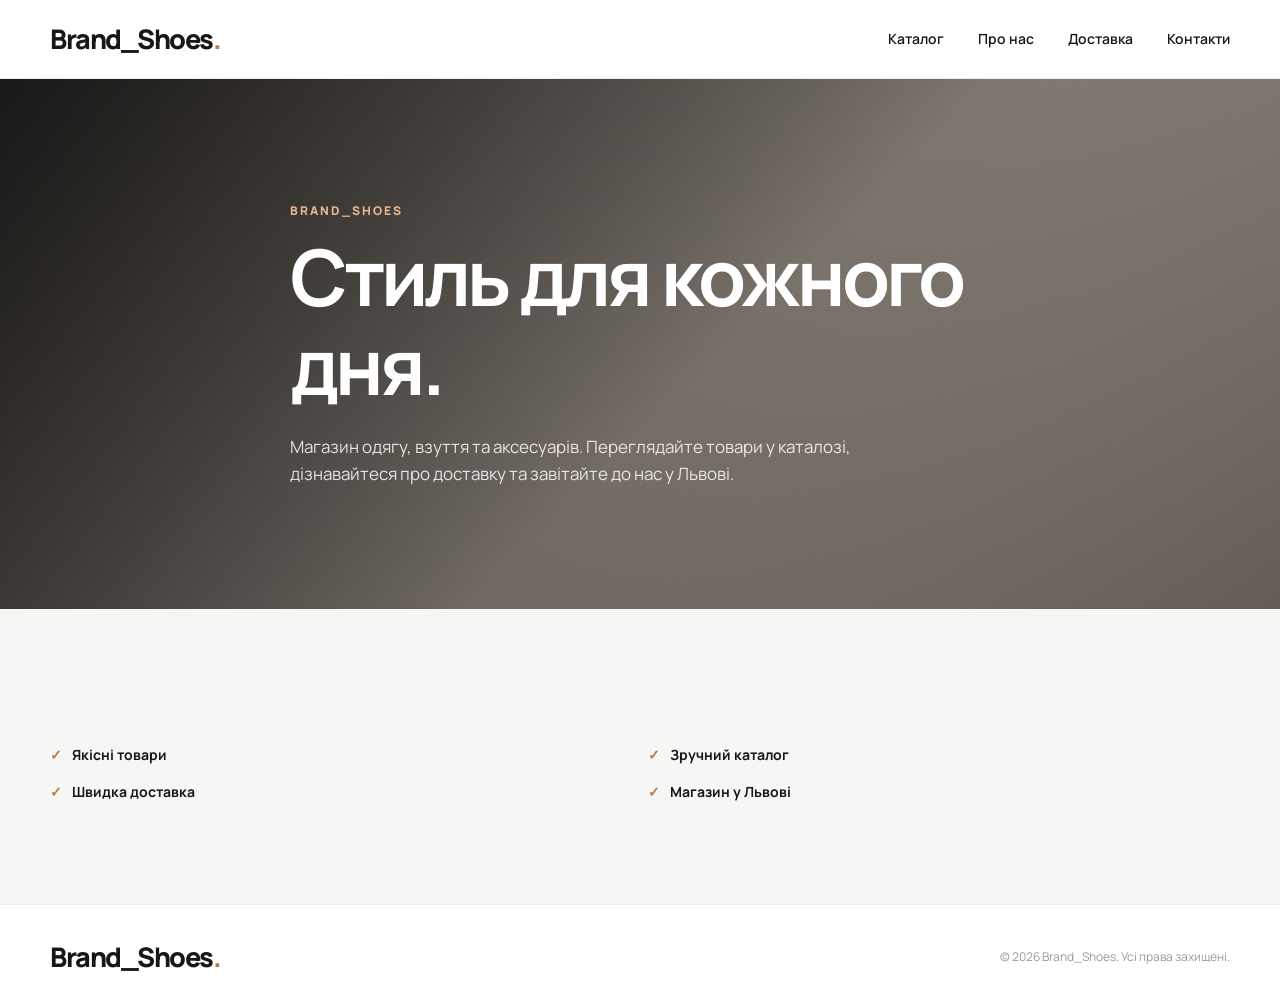
==== HTML/index.html @ e121b67b "Site" ====
<!DOCTYPE html>
<html lang="uk">
<head>
  <meta charset="UTF-8">
  <meta name="viewport" content="width=device-width, initial-scale=1.0">
  <meta name="description" content="Brand_Shoes — магазин одягу, взуття та аксесуарів">
  <title>Brand_Shoes</title>
  <link rel="stylesheet" href="../CSS/style.css">
</head>
<body>
  <header class="header">
    <div class="container nav">
      <a href="index.html" class="logo">Brand_Shoes<span>.</span></a>
      <nav class="desktop-nav">
        <a href="catalog.html">Каталог</a>
        <a href="about.html">Про нас</a>
        <a href="delivery.html">Доставка</a>
        <a href="contacts.html">Контакти</a>
      </nav>
    </div>
  </header>
  <main>
    <section class="home-intro">
      <div class="container home-intro-content">
        <p class="eyebrow">BRAND_SHOES</p>
        <h1>Стиль для кожного дня.</h1>
        <p>Магазин одягу, взуття та аксесуарів. Переглядайте товари у каталозі, дізнавайтеся про доставку та завітайте до нас у Львові.</p>
      </div>
    </section>
    <section class="section home-info">
      <div class="container advantages">
        <div><strong>✓</strong><span>Якісні товари</span></div>
        <div><strong>✓</strong><span>Зручний каталог</span></div>
        <div><strong>✓</strong><span>Швидка доставка</span></div>
        <div><strong>✓</strong><span>Магазин у Львові</span></div>
      </div>
    </section>
  </main>
  <footer class="footer">
    <div class="container footer-inner">
      <a href="index.html" class="logo">Brand_Shoes<span>.</span></a>
      <p>© 2026 Brand_Shoes. Усі права захищені.</p>
    </div>
  </footer>
</body>
</html>
---- CSS/style.css ----
@import url('https://fonts.googleapis.com/css2?family=Manrope:wght@400;500;600;700;800&display=swap');

:root {
  --black: #171717;
  --gray-900: #292929;
  --gray-700: #666;
  --gray-500: #999;
  --gray-300: #ddd;
  --gray-200: #eee;
  --gray-100: #f6f6f4;
  --white: #fff;
  --accent: #b8794a;
  --accent-dark: #966039;
  --radius: 18px;
  --shadow: 0 18px 50px rgba(0, 0, 0, .08);
}

* {
  box-sizing: border-box;
  margin: 0;
  padding: 0;
}

html {
  scroll-behavior: smooth;
}

body {
  font-family: "Manrope", Arial, sans-serif;
  color: var(--black);
  background: var(--white);
  line-height: 1.6;
}

button,
input,
select,
textarea {
  font: inherit;
}

button,
a {
  -webkit-tap-highlight-color: transparent;
}

button {
  cursor: pointer;
}

a {
  color: inherit;
  text-decoration: none;
}

.container {
  width: min(1180px, calc(100% - 40px));
  margin: 0 auto;
}

.section {
  padding: 100px 0;
}

.eyebrow {
  color: var(--accent);
  font-size: 12px;
  font-weight: 800;
  letter-spacing: 2px;
  margin-bottom: 12px;
}

h1,
h2,
h3 {
  line-height: 1.15;
}

h2 {
  font-size: clamp(34px, 5vw, 52px);
  letter-spacing: -2px;
}

.header {
  position: sticky;
  top: 0;
  z-index: 50;
  background: rgba(255,255,255,.95);
  border-bottom: 1px solid var(--gray-200);
  backdrop-filter: blur(12px);
}

.nav {
  height: 78px;
  display: flex;
  align-items: center;
  justify-content: space-between;
  gap: 30px;
}

.logo {
  font-size: 27px;
  font-weight: 800;
  letter-spacing: -1.5px;
}

.logo span {
  color: var(--accent);
}

.desktop-nav {
  display: flex;
  gap: 34px;
  font-size: 14px;
  font-weight: 600;
}

.desktop-nav a:hover,
.mobile-menu a:hover {
  color: var(--accent);
}

.desktop-nav a.nav-active { color: var(--accent); }

.nav-actions {
  display: flex;
  align-items: center;
  gap: 10px;
}

.icon-btn,
.menu-btn,
.close-btn {
  border: 0;
  background: transparent;
  font-size: 25px;
}

.icon-btn {
  width: 42px;
}

.cart-btn {
  border: 1px solid var(--gray-300);
  background: var(--white);
  border-radius: 100px;
  padding: 11px 16px;
  font-size: 13px;
  font-weight: 700;
}

.cart-btn:hover {
  border-color: var(--black);
}

.cart-btn span {
  display: inline-grid;
  place-items: center;
  min-width: 21px;
  height: 21px;
  margin-left: 5px;
  border-radius: 50%;
  background: var(--black);
  color: white;
  font-size: 11px;
}

.menu-btn {
  display: none;
}

.mobile-menu {
  display: none;
}

.hero {
  min-height: 680px;
  display: flex;
  align-items: center;
  background:
    linear-gradient(90deg, rgba(0,0,0,.70), rgba(0,0,0,.10)),
    linear-gradient(135deg, #5f5a54, #d1c5b8 55%, #7d746b);
  color: white;
}

.home-intro {
  min-height: 530px;
  display: flex;
  align-items: center;
  color: var(--white);
  background: linear-gradient(120deg, rgba(0,0,0,.72), rgba(0,0,0,.2)), linear-gradient(135deg, #5f5a54, #d1c5b8 55%, #7d746b);
}

.home-intro-content { max-width: 700px; }
.home-intro .eyebrow { color: #e6b995; }
.home-intro h1 { font-size: clamp(48px, 7vw, 78px); letter-spacing: -4px; }
.home-intro p:not(.eyebrow) { max-width: 590px; margin-top: 22px; color: rgba(255,255,255,.84); font-size: 17px; }
.home-info { background: var(--gray-100); }

.hero-content {
  display: flex;
  align-items: center;
}

.hero-text {
  max-width: 650px;
}

.hero .eyebrow {
  color: #e6b995;
}

.hero h1 {
  font-size: clamp(52px, 8vw, 88px);
  letter-spacing: -5px;
}

.hero h1 span {
  color: #e6b995;
}

.hero-description {
  max-width: 560px;
  margin: 25px 0 35px;
  color: rgba(255,255,255,.82);
  font-size: 17px;
}

.primary-btn {
  display: inline-flex;
  justify-content: center;
  align-items: center;
  min-height: 50px;
  padding: 0 24px;
  border: 0;
  border-radius: 100px;
  background: var(--black);
  color: white;
  font-weight: 800;
  font-size: 13px;
  transition: .2s ease;
}

.primary-btn:hover {
  background: var(--accent-dark);
  transform: translateY(-1px);
}

.hero .primary-btn {
  background: white;
  color: var(--black);
}

.hero .primary-btn:hover {
  background: #f0e4da;
}

.section-heading {
  display: flex;
  align-items: end;
  justify-content: space-between;
  gap: 25px;
  margin-bottom: 40px;
}

.category-grid {
  display: grid;
  grid-template-columns: repeat(3, 1fr);
  gap: 18px;
}

.category-card {
  position: relative;
  min-height: 240px;
  padding: 30px;
  border: 0;
  border-radius: var(--radius);
  text-align: left;
  overflow: hidden;
  display: flex;
  flex-direction: column;
  justify-content: space-between;
  transition: .25s ease;
}

.category-card:hover {
  transform: translateY(-5px);
  box-shadow: var(--shadow);
}

.category-card > span {
  font-size: 44px;
}

.category-card h3 {
  font-size: 28px;
}

.category-card p {
  margin-top: 5px;
  max-width: 260px;
  color: var(--gray-700);
  font-size: 13px;
}

.category-clothes {
  background: #eee6dc;
}

.category-shoes {
  background: #e3e6e9;
}

.category-accessories {
  background: #e7e1e8;
}

.catalog {
  background: var(--gray-100);
}

.catalog-heading {
  align-items: center;
}

.catalog-tools {
  display: flex;
  gap: 10px;
}

.catalog-tools input,
.catalog-tools select {
  height: 46px;
  padding: 0 15px;
  border: 1px solid var(--gray-300);
  border-radius: 10px;
  background: white;
  outline: none;
}

.catalog-tools input:focus,
.catalog-tools select:focus {
  border-color: var(--accent);
}

.catalog-tools input {
  width: 220px;
}

.admin-btn,
.reset-filters {
  border: 1px solid var(--black);
  border-radius: 10px;
  background: var(--black);
  color: var(--white);
  font-size: 12px;
  font-weight: 800;
  padding: 0 15px;
}

.catalog-layout {
  display: grid;
  grid-template-columns: 238px minmax(0, 1fr);
  gap: 28px;
  align-items: start;
}

.catalog-sidebar {
  position: sticky;
  top: 98px;
  border: 1px solid var(--gray-200);
  border-radius: 14px;
  background: var(--white);
  overflow: hidden;
}

.filter-toggle {
  width: 100%;
  display: flex;
  justify-content: space-between;
  align-items: center;
  border: 0;
  padding: 17px 18px;
  background: var(--white);
  font-weight: 800;
  text-align: left;
}

.filter-toggle-icon { font-size: 20px; transition: transform .2s ease; }
.catalog-sidebar.is-collapsed .filter-toggle-icon { transform: rotate(-90deg); }

.filter-panel { padding: 0 18px 18px; }
.catalog-sidebar.is-collapsed .filter-panel { display: none; }

.filter-group {
  padding: 16px 0;
  border-top: 1px solid var(--gray-200);
}

.filter-title { margin-bottom: 10px; font-size: 12px; font-weight: 800; }

.filters {
  display: flex;
  flex-wrap: wrap;
  gap: 8px;
}

.filter {
  padding: 8px 12px;
  border: 1px solid var(--gray-300);
  border-radius: 100px;
  background: white;
  font-size: 13px;
  font-weight: 700;
}

.filter:hover,
.filter.active {
  border-color: var(--black);
  background: var(--black);
  color: white;
}

.radio-option {
  display: block;
  margin: 9px 0;
  font-size: 13px;
  cursor: pointer;
}

.radio-option input { accent-color: var(--black); }

.price-fields { display: grid; grid-template-columns: 1fr 1fr; gap: 8px; }
.price-fields input {
  width: 100%;
  padding: 10px;
  border: 1px solid var(--gray-300);
  border-radius: 8px;
  outline: none;
}
.price-fields input:focus { border-color: var(--accent); }
.reset-filters { width: 100%; height: 40px; background: var(--white); color: var(--black); }
.catalog-products { min-width: 0; }
.catalog-products .product-grid { grid-template-columns: repeat(3, 1fr); }

.product-grid {
  display: grid;
  grid-template-columns: repeat(4, 1fr);
  gap: 20px;
}

.product-card {
  background: white;
  border-radius: 16px;
  overflow: hidden;
  box-shadow: 0 3px 20px rgba(0,0,0,.03);
}

.product-card-clickable { cursor: pointer; transition: transform .2s ease, box-shadow .2s ease; }
.product-card-clickable:hover, .product-card-clickable:focus { transform: translateY(-4px); box-shadow: var(--shadow); outline: none; }

.product-image {
  height: 285px;
  display: grid;
  place-items: center;
  background: #eae7e2;
  position: relative;
  overflow: hidden;
  font-size: 80px;
}

.product-image::after {
  content: "";
  position: absolute;
  inset: 0;
  background: linear-gradient(135deg, transparent, rgba(255,255,255,.25));
}

.product-image img,
.modal-product-image img {
  position: absolute;
  inset: 0;
  width: 100%;
  height: 100%;
  object-fit: cover;
  z-index: 1;
}

.modal-product-image { position: relative; overflow: hidden; }

.product-badge {
  position: absolute;
  z-index: 2;
  top: 13px;
  left: 13px;
  padding: 6px 10px;
  border-radius: 100px;
  background: white;
  font-size: 10px;
  font-weight: 800;
  text-transform: uppercase;
}

.product-info {
  padding: 18px;
}

.product-category {
  color: var(--gray-500);
  font-size: 11px;
  font-weight: 700;
  text-transform: uppercase;
  letter-spacing: .8px;
}

.product-info h3 {
  margin: 6px 0 10px;
  font-size: 16px;
}

.product-bottom {
  display: flex;
  align-items: center;
  justify-content: space-between;
  gap: 10px;
}

.product-price {
  font-size: 17px;
  font-weight: 800;
}

.product-actions {
  display: flex;
  gap: 6px;
}

.small-btn {
  border: 1px solid var(--gray-300);
  border-radius: 9px;
  padding: 8px 11px;
  background: white;
  font-size: 11px;
  font-weight: 800;
}

.small-btn:hover {
  border-color: var(--black);
}

.add-btn {
  background: var(--black);
  color: white;
  border-color: var(--black);
}

.add-btn:hover {
  background: var(--accent-dark);
  border-color: var(--accent-dark);
}

.hidden {
  display: none !important;
}

.empty-state {
  padding: 70px 20px;
  text-align: center;
}

.empty-state h3 {
  font-size: 24px;
}

.empty-state p {
  color: var(--gray-700);
  margin-top: 8px;
}

.about {
  background: white;
}

.about-grid {
  display: grid;
  grid-template-columns: 1fr 1fr;
  gap: 90px;
  align-items: start;
}

.about-text {
  padding-top: 8px;
  color: var(--gray-700);
  font-size: 17px;
}

.advantages {
  display: grid;
  grid-template-columns: 1fr 1fr;
  gap: 15px;
  margin-top: 35px;
}

.advantages div {
  display: flex;
  gap: 10px;
  align-items: center;
  color: var(--black);
  font-size: 14px;
  font-weight: 700;
}

.advantages strong {
  color: var(--accent);
}

.delivery {
  background: var(--gray-100);
}

.steps {
  display: grid;
  grid-template-columns: repeat(4, 1fr);
  gap: 18px;
}

.step {
  padding: 28px;
  background: white;
  border-radius: var(--radius);
}

.step > span {
  color: var(--accent);
  font-size: 12px;
  font-weight: 800;
}

.step h3 {
  margin: 35px 0 10px;
  font-size: 19px;
}

.step p {
  color: var(--gray-700);
  font-size: 13px;
}

.contact-box {
  display: grid;
  grid-template-columns: 1.3fr .7fr;
  gap: 50px;
  padding: 60px;
  border-radius: 24px;
  background: var(--black);
  color: white;
}

.contact-box .eyebrow {
  color: #e6b995;
}

.contact-box h2 {
  margin-bottom: 15px;
}

.contact-box > div:first-child p:last-child {
  max-width: 560px;
  color: #aaa;
}

.contact-links {
  display: flex;
  flex-direction: column;
  justify-content: center;
  gap: 14px;
}

.contact-links a {
  padding: 15px 18px;
  border: 1px solid #444;
  border-radius: 10px;
  font-weight: 700;
}

.contact-links a:hover {
  border-color: #aaa;
}

.footer {
  padding: 30px 0;
  border-top: 1px solid var(--gray-200);
}

.footer-inner {
  display: flex;
  align-items: center;
  justify-content: space-between;
  gap: 20px;
}

.footer p {
  color: var(--gray-500);
  font-size: 12px;
}

.overlay {
  position: fixed;
  inset: 0;
  z-index: 90;
  background: rgba(0,0,0,.48);
  opacity: 0;
  visibility: hidden;
  transition: .25s ease;
}

.overlay.show {
  opacity: 1;
  visibility: visible;
}

.cart-drawer {
  position: fixed;
  z-index: 100;
  top: 0;
  right: 0;
  width: min(440px, 100%);
  height: 100vh;
  background: white;
  transform: translateX(100%);
  transition: .3s ease;
  display: flex;
  flex-direction: column;
}

.cart-drawer.open {
  transform: translateX(0);
}

.cart-header {
  display: flex;
  align-items: center;
  justify-content: space-between;
  padding: 24px;
  border-bottom: 1px solid var(--gray-200);
}

.cart-header h2 {
  font-size: 25px;
  letter-spacing: -1px;
}

.close-btn {
  width: 40px;
  height: 40px;
  border-radius: 50%;
}

.close-btn:hover {
  background: var(--gray-100);
}

.cart-items {
  flex: 1;
  overflow-y: auto;
  padding: 15px 24px;
}

.cart-empty {
  text-align: center;
  padding: 80px 20px;
  color: var(--gray-500);
}

.cart-item {
  display: grid;
  grid-template-columns: 70px 1fr auto;
  gap: 12px;
  align-items: center;
  padding: 15px 0;
  border-bottom: 1px solid var(--gray-200);
}

.cart-item-image {
  width: 70px;
  height: 75px;
  display: grid;
  place-items: center;
  background: var(--gray-100);
  border-radius: 10px;
  font-size: 30px;
}

.cart-item h4 {
  font-size: 13px;
}

.cart-item-price {
  color: var(--gray-700);
  font-size: 12px;
  margin-top: 3px;
}

.quantity {
  display: flex;
  align-items: center;
  gap: 7px;
  margin-top: 8px;
}

.quantity button {
  width: 25px;
  height: 25px;
  border: 1px solid var(--gray-300);
  background: white;
  border-radius: 5px;
}

.remove-item {
  border: 0;
  background: transparent;
  color: #aaa;
  font-size: 19px;
}

.cart-footer {
  padding: 24px;
  border-top: 1px solid var(--gray-200);
}

.total-row {
  display: flex;
  justify-content: space-between;
  margin-bottom: 18px;
  font-size: 16px;
}

.full {
  width: 100%;
}

.modal {
  position: fixed;
  z-index: 110;
  inset: 0;
  display: grid;
  place-items: center;
  padding: 20px;
  background: rgba(0,0,0,.5);
  opacity: 0;
  visibility: hidden;
  transition: .2s ease;
}

.modal.open {
  opacity: 1;
  visibility: visible;
}

.modal-card {
  width: min(600px, 100%);
  max-height: 90vh;
  overflow-y: auto;
  position: relative;
  padding: 35px;
  border-radius: 22px;
  background: white;
  transform: translateY(15px);
  transition: .2s ease;
}

.modal.open .modal-card {
  transform: translateY(0);
}

.modal-close {
  position: absolute;
  right: 18px;
  top: 18px;
}

.modal-product {
  display: grid;
  grid-template-columns: .9fr 1.1fr;
  gap: 25px;
  padding-top: 10px;
}

.modal-product-image {
  min-height: 330px;
  display: grid;
  place-items: center;
  border-radius: 15px;
  background: var(--gray-100);
  font-size: 100px;
}

.modal-product-info {
  padding-top: 15px;
}

.modal-product-info h2 {
  margin-bottom: 12px;
  font-size: 32px;
}

.modal-product-info .price {
  font-size: 24px;
  font-weight: 800;
  margin: 20px 0;
}

.modal-product-info p {
  color: var(--gray-700);
  font-size: 14px;
  margin-bottom: 22px;
}

.checkout-card {
  width: min(520px, 100%);
}

.admin-card { width: min(560px, 100%); }
.admin-container { max-width: 1100px; }
.subpage { min-height: calc(100vh - 78px); background: var(--gray-100); }
.narrow-content { width: min(760px, calc(100% - 40px)); }
.lead { margin: 18px 0 35px; color: var(--gray-700); font-size: 18px; }
.map-section { margin-top: 45px; }
.map-section h2 { margin-bottom: 18px; font-size: clamp(28px, 4vw, 40px); }
.store-map { display: block; width: 100%; height: 420px; border: 0; border-radius: var(--radius); box-shadow: var(--shadow); }
.admin-login { width: min(460px, 100%); margin: 50px auto; padding: 34px; border: 1px solid var(--gray-200); border-radius: var(--radius); background: var(--white); box-shadow: var(--shadow); }
.admin-login h1 { font-size: 38px; margin-bottom: 10px; }
.admin-login > p:not(.eyebrow) { color: var(--gray-700); }
.admin-login .admin-form { margin-top: 24px; }
.admin-grid { display: grid; grid-template-columns: minmax(320px, .85fr) minmax(0, 1.15fr); gap: 38px; align-items: start; }
.admin-product-form { padding: 25px; border: 1px solid var(--gray-200); border-radius: 14px; background: var(--white); }
.admin-list-title { margin: 8px 0 17px; font-size: 20px; }
.admin-product-list { display: flex; flex-direction: column; gap: 12px; }
.admin-product-item { display: grid; grid-template-columns: 72px 1fr auto; gap: 13px; align-items: center; padding: 10px; border-radius: 12px; background: var(--white); }
.admin-product-item img { width: 72px; height: 72px; border-radius: 8px; object-fit: cover; }
.admin-product-item h3 { font-size: 14px; }
.admin-product-item p { margin-top: 3px; color: var(--gray-700); font-size: 12px; }
.admin-empty, .form-error { color: var(--gray-700); font-size: 13px; }
.form-error { color: #b33939; }
.admin-form { display: flex; flex-direction: column; gap: 15px; margin-top: 24px; }
.admin-form label { display: flex; flex-direction: column; gap: 6px; font-size: 12px; font-weight: 800; }
.admin-form input,
.admin-form select,
.admin-form textarea {
  width: 100%; padding: 11px 12px; border: 1px solid var(--gray-300); border-radius: 9px; outline: none;
}
.admin-form input:focus, .admin-form select:focus, .admin-form textarea:focus { border-color: var(--accent); }
.admin-form-row { display: grid; grid-template-columns: 1fr 1fr; gap: 12px; }
.size-picker { border: 0; padding: 0; }
.size-picker legend { margin-bottom: 7px; font-size: 12px; font-weight: 800; }
.size-options { display: flex; flex-wrap: wrap; gap: 8px; }
.size-options label { display: inline-flex; flex-direction: row; align-items: center; gap: 4px; padding: 7px 9px; border: 1px solid var(--gray-300); border-radius: 8px; font-size: 12px; font-weight: 700; cursor: pointer; }
.size-options input { width: auto; padding: 0; accent-color: var(--black); }
.photo-preview { width: 100%; height: 180px; border-radius: 10px; object-fit: cover; background: var(--gray-100); }

.modal-note {
  color: var(--gray-700);
  font-size: 13px;
  margin: 8px 0 25px;
}

#checkoutForm {
  display: flex;
  flex-direction: column;
  gap: 17px;
}

#checkoutForm label {
  display: flex;
  flex-direction: column;
  gap: 7px;
  font-size: 12px;
  font-weight: 800;
}

#checkoutForm input,
#checkoutForm textarea {
  width: 100%;
  padding: 13px 14px;
  border: 1px solid var(--gray-300);
  border-radius: 10px;
  outline: none;
  resize: vertical;
}

#checkoutForm input:focus,
#checkoutForm textarea:focus {
  border-color: var(--accent);
}

.success-message {
  text-align: center;
  padding: 35px 10px 10px;
}

.success-icon {
  width: 58px;
  height: 58px;
  margin: 0 auto 15px;
  display: grid;
  place-items: center;
  border-radius: 50%;
  background: #e5f2e7;
  color: #38834a;
  font-size: 25px;
  font-weight: 800;
}

.success-message h3 {
  font-size: 22px;
}

.success-message p {
  color: var(--gray-700);
  margin-top: 7px;
}

@media (max-width: 1000px) {
  .catalog-layout { grid-template-columns: 210px minmax(0, 1fr); gap: 18px; }
  .catalog-products .product-grid { grid-template-columns: repeat(2, 1fr); }
  .product-grid {
    grid-template-columns: repeat(3, 1fr);
  }

  .steps {
    grid-template-columns: repeat(2, 1fr);
  }

  .contact-box {
    grid-template-columns: 1fr;
  }
}

@media (max-width: 760px) {
  .container {
    width: min(100% - 28px, 1180px);
  }

  .section {
    padding: 70px 0;
  }

  .desktop-nav {
    display: none;
  }

  .menu-btn {
    display: block;
  }

  .mobile-menu {
    padding: 0 14px 16px;
    flex-direction: column;
    gap: 2px;
  }

  .mobile-menu.open {
    display: flex;
  }

  .mobile-menu a {
    padding: 12px;
    border-radius: 8px;
    font-weight: 700;
  }

  .hero {
    min-height: 600px;
  }

  .hero h1 {
    letter-spacing: -3px;
  }

  .category-grid,
  .about-grid {
    grid-template-columns: 1fr;
  }

  .catalog-heading {
    align-items: stretch;
    flex-direction: column;
  }

  .catalog-tools {
    flex-direction: column;
  }

  .admin-btn { min-height: 46px; }

  .catalog-layout { grid-template-columns: 1fr; }

  .catalog-sidebar { position: static; }

  .catalog-products .product-grid { grid-template-columns: repeat(2, 1fr); }

  .catalog-tools input,
  .catalog-tools select {
    width: 100%;
  }

  .product-grid {
    grid-template-columns: repeat(2, 1fr);
    gap: 12px;
  }

  .product-image {
    height: 220px;
  }

  .product-info {
    padding: 14px;
  }

  .product-actions {
    flex-direction: column;
  }

  .small-btn {
    width: 100%;
  }

  .advantages {
    grid-template-columns: 1fr;
  }

  .contact-box {
    padding: 35px 25px;
  }

  .footer-inner {
    flex-direction: column;
    text-align: center;
  }

  .modal-product {
    grid-template-columns: 1fr;
  }

  .modal-product-image {
    min-height: 220px;
  }

  .admin-form-row { grid-template-columns: 1fr; }
  .admin-grid { grid-template-columns: 1fr; }
}

@media (max-width: 430px) {
  .nav {
    height: 68px;
  }

  .icon-btn {
    display: none;
  }

  .cart-btn {
    padding: 9px 12px;
  }

  .hero h1 {
    font-size: 48px;
  }

  .product-image {
    height: 190px;
    font-size: 60px;
  }

  .product-bottom {
    align-items: stretch;
    flex-direction: column;
  }

  .modal-card {
    padding: 28px 20px;
  }
}
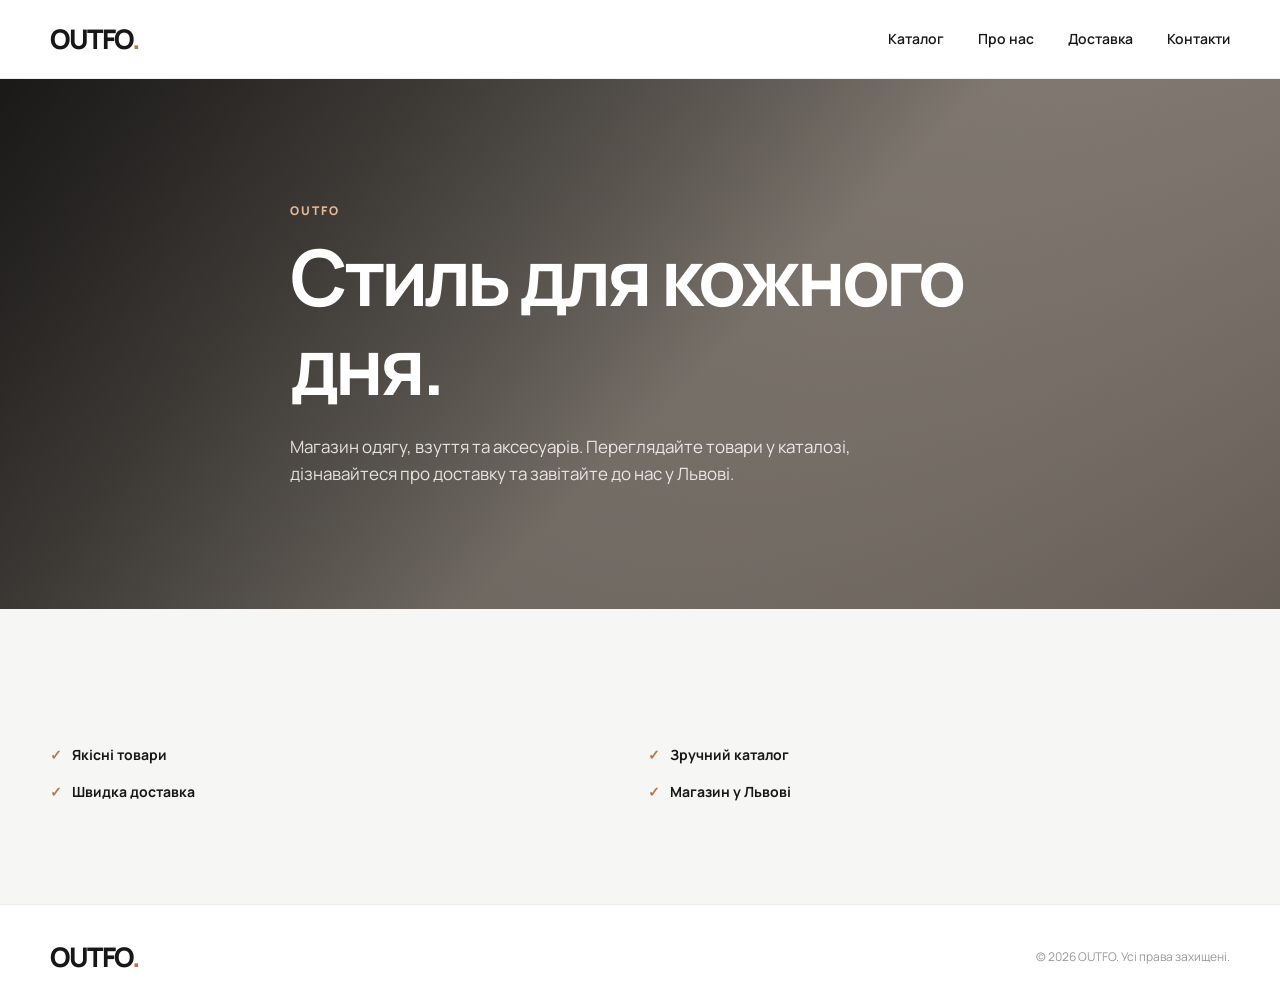
==== commit 765d7973: "Gmail" ====
--- a/HTML/index.html
+++ b/HTML/index.html
@@ -3,26 +3,41 @@
 <head>
   <meta charset="UTF-8">
   <meta name="viewport" content="width=device-width, initial-scale=1.0">
-  <meta name="description" content="Brand_Shoes — магазин одягу, взуття та аксесуарів">
-  <title>Brand_Shoes</title>
+  <meta name="description" content="OUTFO — магазин одягу, взуття та аксесуарів">
+  <title>OUTFO</title>
   <link rel="stylesheet" href="../CSS/style.css">
 </head>
 <body>
   <header class="header">
-    <div class="container nav">
-      <a href="index.html" class="logo">Brand_Shoes<span>.</span></a>
-      <nav class="desktop-nav">
-        <a href="catalog.html">Каталог</a>
-        <a href="about.html">Про нас</a>
-        <a href="delivery.html">Доставка</a>
-        <a href="contacts.html">Контакти</a>
-      </nav>
-    </div>
-  </header>
+  <div class="container nav">
+    <a href="index.html" class="logo">OUTFO<span>.</span></a>
+    
+    <!-- Десктоп меню -->
+    <nav class="desktop-nav">
+      <a href="catalog.html">Каталог</a>
+      <a href="about.html">Про нас</a>
+      <a href="delivery.html">Доставка</a>
+      <a href="contacts.html">Контакти</a>
+    </nav>
+
+    <!-- Кнопка бургер -->
+    <button id="menuBtn" class="menu-btn" type="button" aria-label="Відкрити меню" aria-expanded="false"><span></span></button>
+  </div>
+
+  <!-- Мобільне меню -->
+  <nav id="mobileMenu" class="mobile-menu">
+    <a href="catalog.html">Каталог</a>
+    <a href="about.html">Про нас</a>
+    <a href="delivery.html">Доставка</a>
+    <a href="contacts.html">Контакти</a>
+  </nav>
+  <div id="menuBackdrop" class="menu-backdrop"></div>
+</header>
+
   <main>
     <section class="home-intro">
       <div class="container home-intro-content">
-        <p class="eyebrow">BRAND_SHOES</p>
+        <p class="eyebrow">OUTFO</p>
         <h1>Стиль для кожного дня.</h1>
         <p>Магазин одягу, взуття та аксесуарів. Переглядайте товари у каталозі, дізнавайтеся про доставку та завітайте до нас у Львові.</p>
       </div>
@@ -38,9 +53,13 @@
   </main>
   <footer class="footer">
     <div class="container footer-inner">
-      <a href="index.html" class="logo">Brand_Shoes<span>.</span></a>
-      <p>© 2026 Brand_Shoes. Усі права захищені.</p>
+      <a href="index.html" class="logo">OUTFO<span>.</span></a>
+      <p>© 2026 OUTFO. Усі права захищені.</p>
     </div>
   </footer>
+<script src="../JS/script.js"></script>
+<script src="../JS/catalog.js"></script>
+
+<script src="../JS/menu.js"></script>
 </body>
 </html>
--- a/CSS/style.css
+++ b/CSS/style.css
@@ -170,9 +170,98 @@
 }
 
 .mobile-menu {
-  display: none;
-}
-
+  display: flex;
+  position: fixed;
+  top: 0;
+  right: 0;
+  z-index: 120;
+  width: min(340px, 88vw);
+  height: 100dvh;
+  padding: 96px 22px 28px;
+  flex-direction: column;
+  gap: 6px;
+  background: var(--white);
+  box-shadow: -12px 0 35px rgba(0,0,0,.12);
+  transform: translateX(105%);
+  visibility: hidden;
+  pointer-events: none;
+  transition: transform .28s ease, visibility .28s ease;
+  overflow-y: auto;
+}
+
+.mobile-menu.open {
+  transform: translateX(0);
+  visibility: visible;
+  pointer-events: auto;
+}
+
+.mobile-menu a {
+  display: block;
+  padding: 16px 14px;
+  border-radius: 10px;
+  font-size: 16px;
+  font-weight: 700;
+}
+
+.mobile-menu a:hover,
+.mobile-menu a:focus {
+  background: var(--gray-100);
+  color: var(--accent);
+}
+
+.menu-backdrop {
+  position: fixed;
+  inset: 0;
+  z-index: 110;
+  background: rgba(0,0,0,.45);
+  opacity: 0;
+  visibility: hidden;
+  pointer-events: none;
+  transition: opacity .28s ease, visibility .28s ease;
+}
+
+.menu-backdrop.show {
+  opacity: 1;
+  visibility: visible;
+  pointer-events: auto;
+}
+
+.menu-btn {
+  position: relative;
+  z-index: 130;
+  width: 44px;
+  height: 44px;
+  padding: 0;
+  border-radius: 10px;
+  cursor: pointer;
+}
+
+.menu-btn span,
+.menu-btn::before,
+.menu-btn::after {
+  content: "";
+  position: absolute;
+  left: 11px;
+  width: 22px;
+  height: 2px;
+  background: currentColor;
+  transition: transform .22s ease, opacity .22s ease;
+}
+
+.menu-btn span { top: 21px; }
+.menu-btn::before { top: 14px; }
+.menu-btn::after { top: 28px; }
+
+.menu-btn.is-open::before { transform: translateY(7px) rotate(45deg); }
+.menu-btn.is-open span { opacity: 0; }
+.menu-btn.is-open::after { transform: translateY(-7px) rotate(-45deg); }
+
+@media (min-width: 761px) {
+  .mobile-menu,
+  .menu-backdrop {
+    display: none !important;
+  }
+}
 .hero {
   min-height: 680px;
   display: flex;
@@ -957,6 +1046,16 @@
 .size-options label { display: inline-flex; flex-direction: row; align-items: center; gap: 4px; padding: 7px 9px; border: 1px solid var(--gray-300); border-radius: 8px; font-size: 12px; font-weight: 700; cursor: pointer; }
 .size-options input { width: auto; padding: 0; accent-color: var(--black); }
 .photo-preview { width: 100%; height: 180px; border-radius: 10px; object-fit: cover; background: var(--gray-100); }
+.admin-photo-previews { display: flex; flex-wrap: wrap; gap: 8px; }
+.admin-photo-previews img { width: 58px; height: 58px; object-fit: cover; border-radius: 8px; border: 2px solid var(--white); box-shadow: 0 2px 7px rgba(0,0,0,.12); }
+.product-gallery { display: flex; flex-direction: column; gap: 10px; }
+.gallery-main { min-height: 330px; overflow: hidden; border-radius: 15px; background: var(--gray-100); }
+.gallery-main img { width: 100%; height: 330px; object-fit: cover; animation: galleryReveal .38s ease both; }
+.gallery-thumbnails { display: flex; gap: 8px; overflow-x: auto; padding-bottom: 2px; }
+.gallery-thumbnails button { width: 58px; height: 58px; flex: 0 0 auto; padding: 0; overflow: hidden; border: 2px solid transparent; border-radius: 8px; background: var(--gray-100); }
+.gallery-thumbnails button.active { border-color: var(--accent); }
+.gallery-thumbnails img { width: 100%; height: 100%; object-fit: cover; }
+@keyframes galleryReveal { from { opacity: 0; transform: scale(1.045); } to { opacity: 1; transform: scale(1); } }
 
 .modal-note {
   color: var(--gray-700);
@@ -1053,22 +1152,6 @@
     display: block;
   }
 
-  .mobile-menu {
-    padding: 0 14px 16px;
-    flex-direction: column;
-    gap: 2px;
-  }
-
-  .mobile-menu.open {
-    display: flex;
-  }
-
-  .mobile-menu a {
-    padding: 12px;
-    border-radius: 8px;
-    font-weight: 700;
-  }
-
   .hero {
     min-height: 600px;
   }
@@ -1181,3 +1264,5 @@
     padding: 28px 20px;
   }
 }
+
+body.menu-open { overflow: hidden; }
